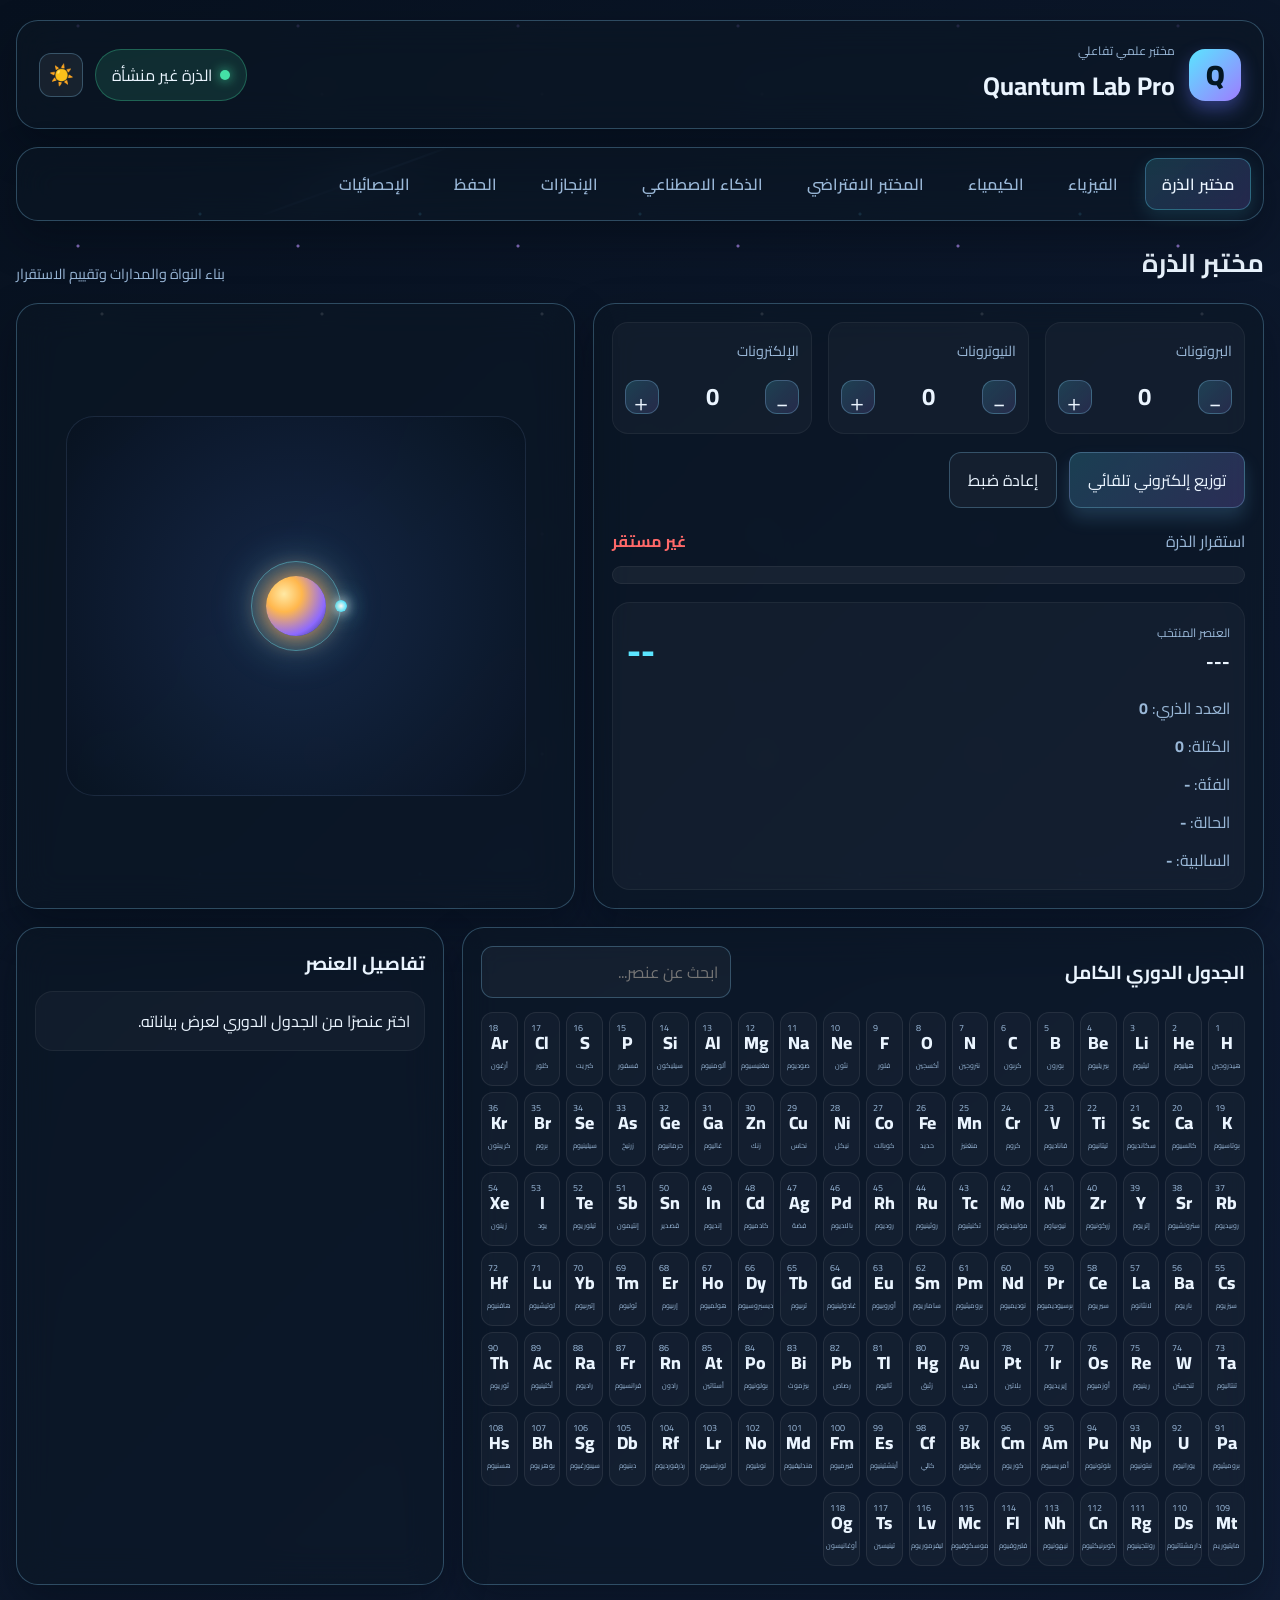
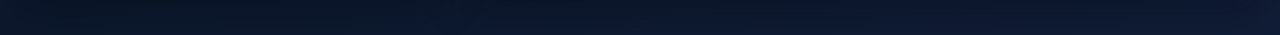
==== index.html @ 2e01a5e7 "Add files via upload" ====
<!DOCTYPE html>
<html lang="ar" dir="rtl">
  <head>
    <meta charset="UTF-8" />
    <meta name="viewport" content="width=device-width, initial-scale=1.0" />
    <title>Quantum Lab Pro</title>
    <link rel="preconnect" href="https://fonts.googleapis.com" />
    <link rel="preconnect" href="https://fonts.gstatic.com" crossorigin />
    <link href="https://fonts.googleapis.com/css2?family=Cairo:wght@400;500;600;700;800;900&display=swap" rel="stylesheet" />
    <link rel="stylesheet" href="style.css" />
  </head>
  <body class="theme-dark">
    <div class="space-bg" aria-hidden="true">
      <div class="stars"></div>
      <div class="comets"></div>
    </div>

    <div class="app-shell">
      <header class="topbar glass-panel">
        <div class="brand-group">
          <div class="brand-mark">Q</div>
          <div>
            <p class="eyebrow">مختبر علمي تفاعلي</p>
            <h1>Quantum Lab Pro</h1>
          </div>
        </div>

        <div class="header-actions">
          <div class="status-pill">
            <span class="status-dot"></span>
            <span id="systemStatus">النظام مستقر</span>
          </div>
          <button id="themeToggle" class="icon-button" aria-label="تبديل الوضع">☀️</button>
        </div>
      </header>

      <nav class="main-tabs glass-panel" aria-label="قسمات المختبر">
        <button class="tab-btn active" data-target="atomic-lab">مختبر الذرة</button>
        <button class="tab-btn" data-target="physics-lab">الفيزياء</button>
        <button class="tab-btn" data-target="chemistry-lab">الكيمياء</button>
        <button class="tab-btn" data-target="experiments-lab">المختبر الافتراضي</button>
        <button class="tab-btn" data-target="ai-lab">الذكاء الاصطناعي</button>
        <button class="tab-btn" data-target="achievements-lab">الإنجازات</button>
        <button class="tab-btn" data-target="storage-lab">الحفظ</button>
        <button class="tab-btn" data-target="stats-lab">الإحصائيات</button>
      </nav>

      <main class="content-area">
        <section id="atomic-lab" class="tab-panel active">
          <div class="section-header">
            <h2>مختبر الذرة</h2>
            <p>بناء النواة والمدارات وتقييم الاستقرار</p>
          </div>

          <div class="atomic-grid">
            <div class="panel glass-panel atom-builder">
              <div class="builder-row">
                <div class="numeric-control">
                  <span>البروتونات</span>
                  <div class="step-controls">
                    <button data-action="dec-protons">−</button>
                    <strong id="protonCount">0</strong>
                    <button data-action="inc-protons">＋</button>
                  </div>
                </div>

                <div class="numeric-control">
                  <span>النيوترونات</span>
                  <div class="step-controls">
                    <button data-action="dec-neutrons">−</button>
                    <strong id="neutronCount">0</strong>
                    <button data-action="inc-neutrons">＋</button>
                  </div>
                </div>

                <div class="numeric-control">
                  <span>الإلكترونات</span>
                  <div class="step-controls">
                    <button data-action="dec-electrons">−</button>
                    <strong id="electronCount">0</strong>
                    <button data-action="inc-electrons">＋</button>
                  </div>
                </div>
              </div>

              <div class="cta-row">
                <button id="autoDistributeBtn" class="primary-btn">توزيع إلكتروني تلقائي</button>
                <button id="resetAtomBtn" class="secondary-btn">إعادة ضبط</button>
              </div>

              <div class="stability-card">
                <div class="stability-labels">
                  <span>استقرار الذرة</span>
                  <strong id="stabilityLabel">غير محددة</strong>
                </div>
                <div class="stability-bar">
                  <div id="stabilityBar" class="stability-fill"></div>
                </div>
              </div>

              <div class="element-summary" id="elementSummary">
                <div class="summary-top">
                  <div>
                    <p class="small-label">العنصر المنتخب</p>
                    <h3 id="selectedElementName">---</h3>
                  </div>
                  <span id="selectedElementSymbol" class="element-symbol">--</span>
                </div>
                <ul>
                  <li>العدد الذري: <strong id="selectedAtomicNumber">0</strong></li>
                  <li>الكتلة: <strong id="selectedAtomicMass">0</strong></li>
                  <li>الفئة: <strong id="selectedCategory">-</strong></li>
                  <li>الحالة: <strong id="selectedState">-</strong></li>
                  <li>السالبية: <strong id="selectedElectronegativity">-</strong></li>
                </ul>
              </div>
            </div>

            <div class="panel glass-panel atom-visual-panel">
              <div id="atomViewport" class="atom-viewport">
                <div id="nucleusGlow" class="nucleus-glow"></div>
                <div id="nucleus" class="nucleus"></div>
                <div id="orbitLayer" class="orbit-layer"></div>
                <div id="shockwave" class="shockwave" aria-hidden="true"></div>
                <div id="mushroomCloud" class="mushroom-cloud" aria-hidden="true"></div>
              </div>
            </div>
          </div>

          <div class="lower-grid">
            <div class="panel glass-panel periodic-panel">
              <div class="panel-title-row">
                <h3>الجدول الدوري الكامل</h3>
                <input id="elementSearch" type="text" placeholder="ابحث عن عنصر..." />
              </div>
              <div id="periodicTable" class="periodic-table"></div>
            </div>

            <div class="panel glass-panel selected-element-panel">
              <h3>تفاصيل العنصر</h3>
              <div id="selectedElementDetails" class="selected-element-data">
                <p>اختر عنصرًا من الجدول الدوري لعرض بياناته.</p>
              </div>
            </div>
          </div>
        </section>

        <section id="physics-lab" class="tab-panel">
          <div class="section-header">
            <h2>الفيزياء</h2>
            <p>محاكاة الجاذبية والطاقة والكهرباء والمغناطيسية</p>
          </div>

          <div class="physics-grid">
            <div class="panel glass-panel">
              <h3>الجاذبية</h3>
              <input id="gravityRange" type="range" min="1" max="25" step="0.1" value="9.8" />
              <div class="metric-row">
                <span>قيمة الجاذبية</span>
                <strong id="gravityValue">9.8 m/s²</strong>
              </div>
              <div id="gravityVisualization" class="gravity-visualization"></div>
            </div>

            <div class="panel glass-panel">
              <h3>الطاقة</h3>
              <div class="energy-grid">
                <div class="mini-stat">
                  <span>حركية</span>
                  <strong id="kineticEnergy">0 J</strong>
                </div>
                <div class="mini-stat">
                  <span>وضع</span>
                  <strong id="potentialEnergy">0 J</strong>
                </div>
                <div class="mini-stat">
                  <span>حرارية</span>
                  <strong id="thermalEnergy">0 J</strong>
                </div>
              </div>
            </div>

            <div class="panel glass-panel">
              <h3>الكهرباء</h3>
              <label>الجهد (V)<input id="voltageInput" type="number" value="12" /></label>
              <label>المقاومة (Ω)<input id="resistanceInput" type="number" value="4" /></label>
              <label>التيار (A)<input id="currentInput" type="number" value="3" /></label>
              <button id="calculateElectricityBtn" class="primary-btn">حساب</button>
              <div class="result-box" id="electricityResult">الشحنة: 0 C</div>
            </div>

            <div class="panel glass-panel">
              <h3>المغناطيسية</h3>
              <input id="magnetRange" type="range" min="0" max="100" value="55" />
              <div id="magneticField" class="magnetic-field"></div>
              <div class="metric-row">
                <span>قوة المجال</span>
                <strong id="magnetValue">55%</strong>
              </div>
            </div>
          </div>
        </section>

        <section id="chemistry-lab" class="tab-panel">
          <div class="section-header">
            <h2>الكيمياء</h2>
            <p>الروابط والجزيئات والتفاعلات</p>
          </div>

          <div class="chemistry-grid">
            <div class="panel glass-panel">
              <h3>أنواع الروابط</h3>
              <div class="bond-type-group">
                <button class="bond-btn active" data-bond="ionic">أيونية</button>
                <button class="bond-btn" data-bond="covalent">تساهمية</button>
                <button class="bond-btn" data-bond="metallic">فلزية</button>
              </div>
              <div id="bondInfo" class="bond-info">
                الروابط الأيونية تنتج عن انتقال الإلكترونات بين الذرات.
              </div>
            </div>

            <div class="panel glass-panel">
              <h3>بناء الجزيئات</h3>
              <div class="molecule-picker">
                <button class="molecule-btn active" data-molecule="H2O">H₂O</button>
                <button class="molecule-btn" data-molecule="CO2">CO₂</button>
                <button class="molecule-btn" data-molecule="NH3">NH₃</button>
                <button class="molecule-btn" data-molecule="CH4">CH₄</button>
              </div>
              <div id="moleculeScene" class="molecule-scene"></div>
            </div>

            <div class="panel glass-panel">
              <h3>التفاعلات الكيميائية</h3>
              <div class="reaction-controls">
                <select id="reactionSelect">
                  <option value="H2O">H₂ + O → H₂O</option>
                  <option value="NaCl">Na + Cl → NaCl</option>
                  <option value="CO2">C + O₂ → CO₂</option>
                  <option value="CH4">CH₄ + O₂ → CO₂ + H₂O</option>
                </select>
                <button id="runReactionBtn" class="primary-btn">بدء التفاعل</button>
              </div>
              <div id="reactionResult" class="result-box">انتظر التفاعل...</div>
            </div>
          </div>
        </section>

        <section id="experiments-lab" class="tab-panel">
          <div class="section-header">
            <h2>المختبر الافتراضي</h2>
            <p>تجارب كيميائية ومحاكاة تفاعلات علمية</p>
          </div>

          <div class="experiment-grid">
            <button class="experiment-card" data-experiment="water">
              <span>تجربة الماء</span>
              <strong>H₂ + O → H₂O</strong>
            </button>
            <button class="experiment-card" data-experiment="salt">
              <span>تجربة الملح</span>
              <strong>Na + Cl</strong>
            </button>
            <button class="experiment-card" data-experiment="co2">
              <span>تجربة ثاني أكسيد الكربون</span>
              <strong>C + O₂</strong>
            </button>
            <button class="experiment-card" data-experiment="combustion">
              <span>تجربة الاحتراق</span>
              <strong>CH₄ + O₂</strong>
            </button>
          </div>

          <div id="experimentLog" class="experiment-log glass-panel">
            حدد تجربة لبدء المحاكاة...
          </div>
        </section>

        <section id="ai-lab" class="tab-panel">
          <div class="section-header">
            <h2>المساعد الذكي</h2>
            <p>شرح العناصر والتفاعلات واستقرار الذرة</p>
          </div>

          <div class="ai-panel glass-panel">
            <div id="aiChat" class="ai-chat"></div>
            <div class="ai-input-row">
              <input id="aiInput" type="text" placeholder="اسأل عن عنصر أو تفاعل أو استقرار..." />
              <button id="askAiBtn" class="primary-btn">إرسال</button>
            </div>
            <div class="ai-actions">
              <button class="ai-preset" data-prompt="اشرح هذا العنصر">اشرح العنصر</button>
              <button class="ai-preset" data-prompt="اشرح هذا التفاعل">اشرح التفاعل</button>
              <button class="ai-preset" data-prompt="لماذا هذه الذرة غير مستقرة؟">سبب عدم الاستقرار</button>
            </div>
          </div>
        </section>

        <section id="achievements-lab" class="tab-panel">
          <div class="section-header">
            <h2>نظام الإنجازات</h2>
            <p>تتبع تقدمك العلمي</p>
          </div>
          <div id="achievementsList" class="achievement-list"></div>
        </section>

        <section id="storage-lab" class="tab-panel">
          <div class="section-header">
            <h2>نظام الحفظ</h2>
            <p>احفظ التجارب والذرات والجزيئات محليًا</p>
          </div>

          <div class="storage-actions">
            <button id="saveStateBtn" class="primary-btn">حفظ الحالة</button>
            <button id="loadStateBtn" class="secondary-btn">تحميل الحالة</button>
            <button id="clearStateBtn" class="danger-btn">مسح التخزين</button>
          </div>

          <div id="storageStatus" class="glass-panel storage-status">
            لا توجد بيانات محفوظة بعد.
          </div>
        </section>

        <section id="stats-lab" class="tab-panel">
          <div class="section-header">
            <h2>الإحصائيات</h2>
            <p>ملخص الأداء العلمي</p>
          </div>

          <div class="stats-grid">
            <div class="stat-card glass-panel">
              <span>عدد الذرات المنشأة</span>
              <strong id="statsAtoms">0</strong>
            </div>
            <div class="stat-card glass-panel">
              <span>عدد الجزيئات</span>
              <strong id="statsMolecules">0</strong>
            </div>
            <div class="stat-card glass-panel">
              <span>عدد التفاعلات</span>
              <strong id="statsReactions">0</strong>
            </div>
            <div class="stat-card glass-panel">
              <span>عدد الانفجارات</span>
              <strong id="statsExplosions">0</strong>
            </div>
            <div class="stat-card glass-panel wide">
              <span>الطاقة المنتجة</span>
              <strong id="statsEnergy">0 J</strong>
            </div>
          </div>
        </section>
      </main>
    </div>

    <script src="elements.js"></script>
    <script src="physics.js"></script>
    <script src="chemistry.js"></script>
    <script src="achievements.js"></script>
    <script src="storage.js"></script>
    <script src="sounds.js"></script>
    <script src="app.js"></script>
  </body>
</html>
---- style.css ----
:root {
  --bg-1: #07111f;
  --bg-2: #101d36;
  --panel: rgba(13, 23, 38, 0.52);
  --panel-strong: rgba(14, 22, 38, 0.8);
  --border: rgba(142, 215, 255, 0.28);
  --text: #ebf5ff;
  --muted: #9ab8d8;
  --cyan: #5ae5ff;
  --blue: #6ea8ff;
  --purple: #9e7cff;
  --pink: #ff67d4;
  --green: #44e1a6;
  --yellow: #ffd166;
  --red: #ff6969;
  --shadow: 0 18px 40px rgba(2, 9, 17, 0.38);
  --orbit-size: 120px;
}

body.theme-light {
  --bg-1: #edf5ff;
  --bg-2: #dbeafc;
  --panel: rgba(255, 255, 255, 0.56);
  --panel-strong: rgba(255, 255, 255, 0.76);
  --border: rgba(82, 118, 175, 0.2);
  --text: #15263b;
  --muted: #5c6f87;
  --cyan: #0ea5e9;
  --blue: #497fe8;
  --purple: #7c6af8;
  --pink: #e15ec9;
  --green: #1bbd8a;
  --yellow: #f5b942;
  --red: #ee5b5b;
  --shadow: 0 18px 40px rgba(85, 109, 146, 0.18);
}

* {
  box-sizing: border-box;
}

html {
  scroll-behavior: smooth;
}

body {
  margin: 0;
  font-family: "Cairo", sans-serif;
  background: linear-gradient(135deg, var(--bg-1), var(--bg-2));
  color: var(--text);
  min-height: 100vh;
  transition: background 0.25s ease, color 0.25s ease;
}

body.nuclear-shake {
  animation: screenShake 0.55s ease-in-out 2;
}

button,
input,
select {
  font: inherit;
}

button {
  cursor: pointer;
  border: none;
}

.space-bg {
  position: fixed;
  inset: 0;
  overflow: hidden;
  pointer-events: none;
  z-index: 0;
}

.stars,
.comets {
  position: absolute;
  inset: 0;
}

.stars::before {
  content: "";
  position: absolute;
  inset: 0;
  background-image:
    radial-gradient(circle, rgba(255,255,255,0.95) 1px, transparent 2px),
    radial-gradient(circle, rgba(94, 212, 255, 0.8) 1px, transparent 2px),
    radial-gradient(circle, rgba(186, 146, 255, 0.8) 1px, transparent 2px);
  background-position: 20% 30%, 50% 80%, 80% 20%;
  background-size: 220px 220px;
  opacity: 0.9;
  animation: twinkle 8s linear infinite alternate;
}

.comets::before {
  content: "";
  position: absolute;
  width: 200px;
  height: 2px;
  background: linear-gradient(90deg, transparent, rgba(121, 197, 255, 0.9), transparent);
  transform: rotate(-20deg);
  left: 20%;
  top: 20%;
  opacity: 0.8;
  animation: cometMove 18s linear infinite;
}

.app-shell {
  position: relative;
  z-index: 1;
  max-width: 1500px;
  margin: 0 auto;
  padding: 20px 16px 50px;
}

.glass-panel {
  background: var(--panel);
  border: 1px solid var(--border);
  backdrop-filter: blur(18px);
  -webkit-backdrop-filter: blur(18px);
  box-shadow: var(--shadow);
  border-radius: 22px;
}

.topbar {
  display: flex;
  align-items: center;
  justify-content: space-between;
  padding: 18px 22px;
  margin-bottom: 18px;
}

.brand-group {
  display: flex;
  align-items: center;
  gap: 14px;
}

.brand-mark {
  width: 52px;
  height: 52px;
  display: grid;
  place-items: center;
  border-radius: 16px;
  background: linear-gradient(135deg, var(--cyan), var(--purple));
  color: #031623;
  font-weight: 900;
  font-size: 28px;
  box-shadow: 0 8px 18px rgba(105, 117, 255, 0.4);
}

.eyebrow {
  margin: 0;
  font-size: 12px;
  color: var(--muted);
}

h1, h2, h3, p {
  margin: 0;
}

h1 {
  font-size: clamp(1.5rem, 2vw, 2.4rem);
}

.header-actions {
  display: flex;
  align-items: center;
  gap: 12px;
}

.status-pill {
  display: inline-flex;
  align-items: center;
  gap: 8px;
  background: rgba(68, 225, 166, 0.12);
  border: 1px solid rgba(68, 225, 166, 0.3);
  border-radius: 999px;
  padding: 10px 16px;
  color: var(--text);
}

.status-dot {
  width: 10px;
  height: 10px;
  border-radius: 50%;
  background: var(--green);
  box-shadow: 0 0 12px rgba(68, 225, 166, 0.9);
}

.icon-button,
.primary-btn,
.secondary-btn,
.danger-btn,
.bond-btn,
.molecule-btn,
.experiment-card,
.ai-preset,
.tab-btn,
.step-controls button {
  border-radius: 12px;
  transition: transform 0.2s ease, box-shadow 0.2s ease, border-color 0.2s ease;
}

.icon-button {
  width: 44px;
  height: 44px;
  font-size: 20px;
  background: rgba(255,255,255,0.06);
  border: 1px solid var(--border);
  color: var(--text);
}

.icon-button:hover,
.primary-btn:hover,
.secondary-btn:hover,
.danger-btn:hover,
.bond-btn:hover,
.molecule-btn:hover,
.experiment-card:hover,
.ai-preset:hover,
.tab-btn:hover,
.step-controls button:hover {
  transform: translateY(-1px);
}

.main-tabs {
  display: flex;
  align-items: center;
  gap: 10px;
  flex-wrap: wrap;
  padding: 10px 12px;
  margin-bottom: 18px;
}

.tab-btn {
  background: transparent;
  color: var(--muted);
  padding: 10px 16px;
  border: 1px solid transparent;
  font-weight: 600;
}

.tab-btn.active {
  background: linear-gradient(135deg, rgba(90,229,255,0.16), rgba(158,124,255,0.18));
  color: var(--text);
  border-color: rgba(90,229,255,0.3);
  box-shadow: 0 6px 18px rgba(90,229,255,0.13);
}

.content-area {
  display: block;
}

.tab-panel {
  display: none;
  animation: fadeIn 0.25s ease;
}

.tab-panel.active {
  display: block;
}

.section-header {
  display: flex;
  align-items: end;
  justify-content: space-between;
  gap: 10px;
  margin: 8px 0 16px;
}

.section-header h2 {
  font-size: clamp(1.4rem, 2vw, 2rem);
}

.section-header p {
  color: var(--muted);
  font-size: 0.9rem;
}

.atomic-grid,
.lower-grid,
.physics-grid,
.chemistry-grid,
.experiment-grid,
.stats-grid {
  display: grid;
  gap: 18px;
}

.atomic-grid {
  grid-template-columns: 1.2fr 1fr;
}

.lower-grid {
  grid-template-columns: 1.5fr 0.8fr;
  margin-top: 18px;
}

.panel {
  padding: 18px;
}

.atom-builder {
  display: flex;
  flex-direction: column;
  gap: 18px;
}

.builder-row {
  display: grid;
  grid-template-columns: repeat(3, minmax(120px, 1fr));
  gap: 16px;
}

.numeric-control {
  display: flex;
  flex-direction: column;
  gap: 10px;
  background: rgba(255,255,255,0.03);
  border-radius: 16px;
  padding: 14px 12px;
  border: 1px solid rgba(255,255,255,0.05);
}

.numeric-control span {
  color: var(--muted);
  font-size: 0.9rem;
}

.step-controls {
  display: flex;
  align-items: center;
  justify-content: space-between;
  gap: 8px;
}

.step-controls button {
  width: 34px;
  height: 34px;
  background: linear-gradient(135deg, rgba(90,229,255,0.18), rgba(158,124,255,0.14));
  color: var(--text);
  font-size: 22px;
  border: 1px solid var(--border);
}

.step-controls strong {
  font-size: 1.5rem;
}

.cta-row,
.storage-actions,
.ai-actions,
.reaction-controls {
  display: flex;
  gap: 12px;
  flex-wrap: wrap;
}

.primary-btn,
.secondary-btn,
.danger-btn,
.ai-preset,
.bond-btn,
.molecule-btn,
.experiment-card {
  padding: 12px 18px;
  color: var(--text);
  border: 1px solid var(--border);
}

.primary-btn {
  background: linear-gradient(135deg, rgba(90,229,255,0.2), rgba(158,124,255,0.22));
  box-shadow: 0 10px 18px rgba(112, 201, 255, 0.18);
}

.secondary-btn {
  background: rgba(255,255,255,0.04);
}

.danger-btn {
  background: rgba(255, 105, 105, 0.15);
  border-color: rgba(255, 105, 105, 0.25);
}

.stability-card {
  display: flex;
  flex-direction: column;
  gap: 10px;
}

.stability-labels {
  display: flex;
  justify-content: space-between;
  align-items: center;
  color: var(--muted);
}

.stability-bar {
  width: 100%;
  height: 18px;
  border-radius: 999px;
  background: rgba(255,255,255,0.05);
  overflow: hidden;
  border: 1px solid rgba(255,255,255,0.06);
}

.stability-fill {
  height: 100%;
  width: 0;
  transition: width 0.3s ease, background 0.3s ease;
  background: linear-gradient(90deg, var(--red), var(--yellow), var(--green));
}

.element-summary {
  background: rgba(255,255,255,0.03);
  border: 1px solid rgba(255,255,255,0.05);
  border-radius: 18px;
  padding: 14px;
}

.summary-top {
  display: flex;
  justify-content: space-between;
  align-items: center;
  margin-bottom: 10px;
}

.small-label {
  color: var(--muted);
  font-size: 0.75rem;
}

.element-symbol {
  font-size: 2.2rem;
  font-weight: 800;
  color: var(--cyan);
}

.element-summary ul {
  list-style: none;
  padding: 0;
  margin: 0;
  display: grid;
  gap: 8px;
  color: var(--muted);
}

.atom-visual-panel {
  min-height: 420px;
  display: flex;
  align-items: center;
  justify-content: center;
}

.atom-viewport {
  position: relative;
  width: min(100%, 460px);
  height: 380px;
  border-radius: 28px;
  background: radial-gradient(circle at center, rgba(89, 143, 255, 0.16), rgba(5, 12, 21, 0.2));
  overflow: hidden;
  border: 1px solid rgba(148,189,255,0.12);
}

.nucleus-glow {
  position: absolute;
  inset: 50% auto auto 50%;
  width: 110px;
  height: 110px;
  transform: translate(-50%, -50%);
  border-radius: 50%;
  background: radial-gradient(circle, rgba(255,214,109,0.7), rgba(107,216,255,0.3), transparent 72%);
  filter: blur(18px);
  animation: nucleusPulse 2.6s ease-in-out infinite;
}

.nucleus {
  position: absolute;
  left: 50%;
  top: 50%;
  width: 60px;
  height: 60px;
  transform: translate(-50%, -50%);
  border-radius: 50%;
  background: radial-gradient(circle at 30% 30%, #ffe9a4, #ffb74d 30%, #8d69ff 70%, #1a2c55 100%);
  box-shadow: 0 0 26px rgba(255, 166, 85, 0.9);
  z-index: 3;
}

.orbit-layer {
  position: absolute;
  inset: 0;
}

.orbit-ring {
  position: absolute;
  left: 50%;
  top: 50%;
  width: var(--orbit-size);
  height: var(--orbit-size);
  transform: translate(-50%, -50%);
  border: 1px solid rgba(90, 229, 255, 0.45);
  border-radius: 50%;
  animation: orbitSpin var(--spin-speed, 10s) linear infinite;
  box-shadow: inset 0 0 18px rgba(90,229,255,0.14);
}

.electron {
  position: absolute;
  width: 12px;
  height: 12px;
  border-radius: 50%;
  background: radial-gradient(circle, #ffffff, var(--electron-color, var(--cyan)) 60%);
  box-shadow: 0 0 12px rgba(255,255,255,0.9), 0 0 22px var(--electron-color, var(--cyan));
  left: 50%;
  top: 50%;
  transform: translate(-50%, -50%) rotate(var(--angle)) translateX(var(--radius));
}

.shockwave {
  position: absolute;
  inset: 50% auto auto 50%;
  width: 70px;
  height: 70px;
  transform: translate(-50%, -50%);
  border: 3px solid rgba(255, 90, 90, 0.8);
  border-radius: 50%;
  opacity: 0;
  pointer-events: none;
}

.shockwave.active {
  animation: shockwave 0.9s ease-out forwards;
}

.mushroom-cloud {
  position: absolute;
  left: 50%;
  bottom: 8%;
  width: 210px;
  height: 160px;
  transform: translateX(-50%) scale(0.3);
  opacity: 0;
  border-radius: 50% 50% 0 0;
  background: radial-gradient(circle at 50% 30%, rgba(255,255,255,0.64), rgba(255, 198, 108, 0.18), rgba(255, 94, 94, 0.08));
  filter: blur(8px);
  pointer-events: none;
}

.mushroom-cloud.active {
  animation: mushroomRise 1.6s ease-out forwards;
}

.panel-title-row {
  display: flex;
  align-items: center;
  justify-content: space-between;
  gap: 12px;
  margin-bottom: 14px;
}

.panel-title-row input {
  flex: 1;
  max-width: 250px;
  background: rgba(255,255,255,0.04);
  border: 1px solid var(--border);
  border-radius: 12px;
  padding: 10px 12px;
  color: var(--text);
}

.periodic-table {
  display: grid;
  grid-template-columns: repeat(18, minmax(36px, 1fr));
  gap: 6px;
}

.element-card {
  display: flex;
  flex-direction: column;
  justify-content: center;
  align-items: center;
  min-height: 74px;
  border-radius: 12px;
  background: rgba(255,255,255,0.03);
  border: 1px solid rgba(255,255,255,0.08);
  color: var(--text);
  position: relative;
  padding: 6px 2px;
  text-align: center;
}

.element-card .num {
  font-size: 9px;
  color: var(--muted);
  position: absolute;
  top: 6px;
  left: 6px;
}

.element-card .symbol {
  font-weight: 800;
  font-size: 1.1rem;
}

.element-card .name {
  font-size: 7px;
  color: var(--muted);
}

.element-card.selected {
  background: linear-gradient(135deg, rgba(90,229,255,0.16), rgba(158,124,255,0.14));
  border-color: rgba(90,229,255,0.4);
  box-shadow: 0 0 0 1px rgba(90,229,255,0.2);
}

.selected-element-panel {
  min-height: 200px;
}

.selected-element-data {
  margin-top: 10px;
  background: rgba(255,255,255,0.03);
  border: 1px solid rgba(255,255,255,0.05);
  border-radius: 18px;
  padding: 14px;
  display: grid;
  gap: 10px;
}

.selected-element-data .feature {
  display: flex;
  justify-content: space-between;
  gap: 12px;
  color: var(--muted);
  border-bottom: 1px solid rgba(255,255,255,0.04);
  padding-bottom: 6px;
}

.physics-grid,
.chemistry-grid {
  grid-template-columns: repeat(2, minmax(250px, 1fr));
}

input[type="range"] {
  width: 100%;
}

.metric-row,
.mini-stat,
.result-box,
.bond-info,
.experiment-log,
.storage-status {
  background: rgba(255,255,255,0.04);
  border: 1px solid rgba(255,255,255,0.04);
  border-radius: 14px;
  padding: 12px 14px;
}

.metric-row {
  display: flex;
  justify-content: space-between;
  margin: 12px 0;
}

.gravity-visualization {
  position: relative;
  height: 120px;
  margin-top: 16px;
  border-radius: 18px;
  overflow: hidden;
  background: radial-gradient(circle at center, rgba(90, 229, 255, 0.1), rgba(14, 20, 31, 0.40));
}

.gravity-orbiter {
  position: absolute;
  width: 16px;
  height: 16px;
  border-radius: 50%;
  background: linear-gradient(130deg, var(--cyan), var(--purple));
  left: 50%;
  top: 50%;
  transform: translate(-50%, -50%);
  box-shadow: 0 0 12px rgba(94, 180, 255, 0.8);
}

.energy-grid {
  display: grid;
  grid-template-columns: repeat(3, minmax(90px, 1fr));
  gap: 12px;
  margin-top: 14px;
}

.mini-stat {
  text-align: center;
}

.mini-stat span {
  display: block;
  color: var(--muted);
  margin-bottom: 6px;
}

label {
  display: flex;
  flex-direction: column;
  gap: 8px;
  margin-bottom: 12px;
  color: var(--muted);
}

label input,
select {
  background: rgba(255,255,255,0.04);
  border: 1px solid var(--border);
  color: var(--text);
  border-radius: 12px;
  padding: 10px 12px;
}

.bond-type-group,
.molecule-picker {
  display: flex;
  flex-wrap: wrap;
  gap: 10px;
  margin-bottom: 12px;
}

.bond-btn,
.molecule-btn {
  background: rgba(255,255,255,0.03);
}

.bond-btn.active,
.molecule-btn.active {
  background: linear-gradient(135deg, rgba(90,229,255,0.18), rgba(158,124,255,0.18));
  border-color: rgba(90,229,255,0.36);
}

.molecule-scene {
  position: relative;
  min-height: 220px;
  display: flex;
  align-items: center;
  justify-content: center;
  margin-top: 14px;
  perspective: 1000px;
}

.molecule-object {
  position: relative;
  width: 220px;
  height: 220px;
  transform-style: preserve-3d;
  transform: rotateX(60deg) rotateZ(18deg);
}

.molecule-atom {
  position: absolute;
  width: 42px;
  height: 42px;
  border-radius: 50%;
  display: grid;
  place-items: center;
  color: white;
  font-weight: 800;
  box-shadow: 0 0 22px rgba(255,255,255,0.18);
}

.molecule-bond {
  position: absolute;
  height: 2px;
  background: linear-gradient(90deg, rgba(90,229,255,0.5), rgba(255,255,255,0.6), rgba(158,124,255,0.5));
  transform-origin: left center;
  border-radius: 999px;
  box-shadow: 0 0 10px rgba(90,229,255,0.3);
}

.reaction-controls {
  margin-bottom: 14px;
}

.result-box {
  min-height: 80px;
  display: flex;
  align-items: center;
  justify-content: center;
  text-align: center;
  color: var(--text);
}

.experiment-grid {
  grid-template-columns: repeat(4, minmax(200px, 1fr));
  margin-bottom: 18px;
}

.experiment-card {
  background: linear-gradient(135deg, rgba(90,229,255,0.12), rgba(158,124,255,0.1));
  min-height: 120px;
  display: flex;
  flex-direction: column;
  justify-content: center;
  align-items: flex-start;
  gap: 10px;
  text-align: right;
}

.experiment-log {
  min-height: 120px;
  line-height: 1.8;
}

.ai-panel {
  padding: 18px;
}

.ai-chat {
  display: flex;
  flex-direction: column;
  gap: 12px;
  min-height: 240px;
  max-height: 360px;
  overflow: auto;
  margin-bottom: 14px;
  padding: 12px;
  border-radius: 16px;
  background: rgba(255,255,255,0.02);
  border: 1px solid rgba(255,255,255,0.04);
}

.chat-bubble {
  max-width: 75%;
  padding: 12px 14px;
  border-radius: 18px;
  line-height: 1.7;
}

.chat-bubble.user {
  margin-inline-start: auto;
  background: linear-gradient(135deg, rgba(90,229,255,0.16), rgba(158,124,255,0.18));
}

.chat-bubble.ai {
  margin-inline-end: auto;
  background: rgba(255,255,255,0.04);
}

.ai-input-row {
  display: flex;
  gap: 12px;
  margin-bottom: 12px;
}

.ai-input-row input {
  flex: 1;
  background: rgba(255,255,255,0.04);
  border: 1px solid var(--border);
  border-radius: 12px;
  padding: 12px 14px;
  color: var(--text);
}

.ai-preset {
  background: rgba(255,255,255,0.04);
}

.achievement-list {
  display: grid;
  grid-template-columns: repeat(auto-fit, minmax(220px, 1fr));
  gap: 14px;
}

.achievement-item {
  padding: 18px;
  border-radius: 18px;
  border: 1px solid rgba(255,255,255,0.05);
  background: rgba(255,255,255,0.03);
  opacity: 0.55;
  transition: opacity 0.2s ease, transform 0.2s ease;
}

.achievement-item.unlocked {
  opacity: 1;
  background: linear-gradient(135deg, rgba(68,225,166,0.1), rgba(90,229,255,0.12));
  border-color: rgba(68,225,166,0.28);
}

.achievement-item h4 {
  margin-bottom: 6px;
}

.storage-actions {
  margin-bottom: 18px;
}

.storage-status {
  min-height: 120px;
  display: flex;
  align-items: center;
  justify-content: center;
  text-align: center;
  color: var(--muted);
}

.stats-grid {
  grid-template-columns: repeat(5, minmax(150px, 1fr));
}

.stat-card {
  min-height: 120px;
  display: flex;
  flex-direction: column;
  justify-content: center;
  align-items: center;
  gap: 10px;
  text-align: center;
  padding: 18px 12px;
}

.stat-card span {
  color: var(--muted);
}

.stat-card strong {
  font-size: clamp(1.5rem, 2vw, 2.2rem);
}

.stat-card.wide {
  grid-column: span 2;
}

.magnetic-field {
  position: relative;
  height: 140px;
  border-radius: 18px;
  background: radial-gradient(circle at center, rgba(121, 190, 255, 0.12), rgba(16, 22, 33, 0.4));
  overflow: hidden;
  margin-top: 18px;
}

.field-line {
  position: absolute;
  width: 100%;
  height: 2px;
  background: linear-gradient(90deg, transparent, rgba(90, 229, 255, 0.8), transparent);
  transform: rotate(var(--angle));
  animation: fieldFlow 2.4s linear infinite;
}

@keyframes orbitSpin {
  from { transform: translate(-50%, -50%) rotate(0deg); }
  to { transform: translate(-50%, -50%) rotate(360deg); }
}

@keyframes nucleusPulse {
  0%, 100% { transform: translate(-50%, -50%) scale(0.96); opacity: 0.8; }
  50% { transform: translate(-50%, -50%) scale(1.08); opacity: 1; }
}

@keyframes shockwave {
  0% { opacity: 1; width: 40px; height: 40px; }
  100% { opacity: 0; width: 340px; height: 340px; }
}

@keyframes mushroomRise {
  0% { opacity: 0; transform: translateX(-50%) scale(0.2); }
  20% { opacity: 0.8; }
  100% { opacity: 0.35; transform: translateX(-50%) scale(1.2) translateY(-30px); }
}

@keyframes twinkle {
  from { opacity: 0.45; }
  to { opacity: 1; }
}

@keyframes cometMove {
  0% { transform: translateX(-120px) translateY(-30px) rotate(-18deg); opacity: 0; }
  20% { opacity: 1; }
  50% { transform: translateX(40px) translateY(20px) rotate(-18deg); opacity: 0.8; }
  100% { transform: translateX(205px) translateY(80px) rotate(-18deg); opacity: 0; }
}

@keyframes fieldFlow {
  0% { opacity: 0.2; transform: translateX(-20px) rotate(var(--angle)); }
  50% { opacity: 1; }
  100% { opacity: 0.2; transform: translateX(20px) rotate(var(--angle)); }
}

@keyframes fadeIn {
  from { opacity: 0; transform: translateY(8px); }
  to { opacity: 1; transform: translateY(0); }
}

@keyframes screenShake {
  0%, 100% { transform: translate(0, 0); }
  20% { transform: translate(-8px, 2px); }
  40% { transform: translate(8px, -4px); }
  60% { transform: translate(-6px, 5px); }
  80% { transform: translate(6px, -3px); }
}

@media (max-width: 1024px) {
  .atomic-grid,
  .lower-grid,
  .physics-grid,
  .chemistry-grid,
  .experiment-grid,
  .stats-grid {
    grid-template-columns: 1fr;
  }

  .stats-grid {
    grid-template-columns: repeat(2, minmax(150px, 1fr));
  }

  .stat-card.wide {
    grid-column: span 2;
  }
}

@media (max-width: 680px) {
  .main-tabs {
    justify-content: center;
  }

  .topbar,
  .section-header,
  .panel-title-row,
  .ai-input-row {
    flex-direction: column;
    align-items: stretch;
  }

  .builder-row,
  .energy-grid,
  .stats-grid {
    grid-template-columns: 1fr;
  }

  .experiment-grid {
    grid-template-columns: 1fr;
  }

  .atom-viewport {
    height: 310px;
  }
}
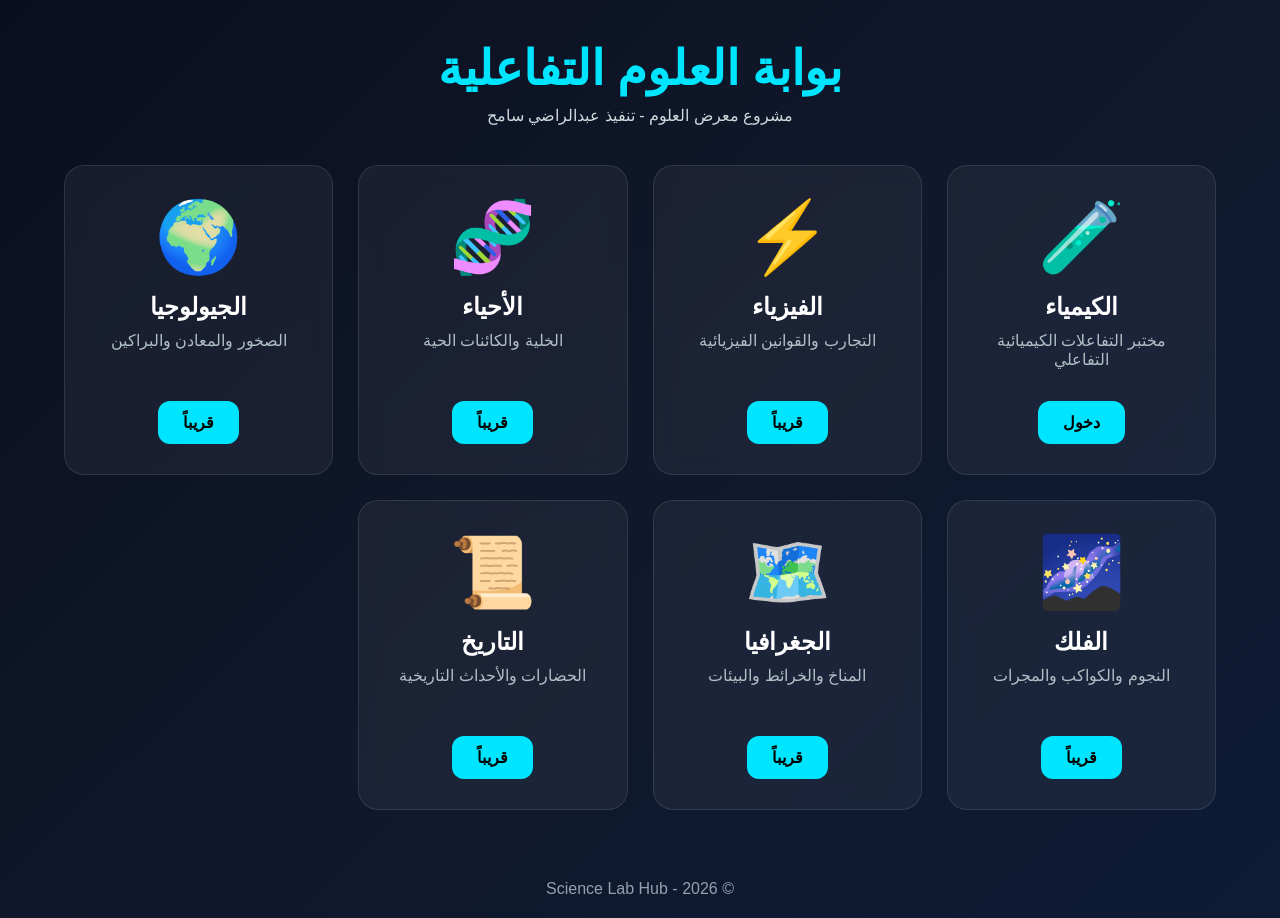
==== commit 5fdd5920: "Add files via upload" ====
--- a/index.html
+++ b/index.html
@@ -1,365 +1,190 @@
 <!DOCTYPE html>
 <html lang="ar" dir="rtl">
-  <head>
-    <meta charset="UTF-8" />
-    <meta name="viewport" content="width=device-width, initial-scale=1.0" />
-    <title>Quantum Lab Pro</title>
-    <link rel="preconnect" href="https://fonts.googleapis.com" />
-    <link rel="preconnect" href="https://fonts.gstatic.com" crossorigin />
-    <link href="https://fonts.googleapis.com/css2?family=Cairo:wght@400;500;600;700;800;900&display=swap" rel="stylesheet" />
-    <link rel="stylesheet" href="style.css" />
-  </head>
-  <body class="theme-dark">
-    <div class="space-bg" aria-hidden="true">
-      <div class="stars"></div>
-      <div class="comets"></div>
-    </div>
 
-    <div class="app-shell">
-      <header class="topbar glass-panel">
-        <div class="brand-group">
-          <div class="brand-mark">Q</div>
-          <div>
-            <p class="eyebrow">مختبر علمي تفاعلي</p>
-            <h1>Quantum Lab Pro</h1>
-          </div>
+<head>
+    <meta charset="UTF-8">
+    <meta name="viewport" content="width=device-width, initial-scale=1.0">
+    <title>بوابة العلوم التفاعلية</title>
+
+    <style>
+        * {
+            margin: 0;
+            padding: 0;
+            box-sizing: border-box;
+            font-family: Tahoma, sans-serif;
+        }
+
+        body {
+            background: linear-gradient(135deg, #0a0f1f, #10182b, #0d1b35);
+            min-height: 100vh;
+            color: white;
+        }
+
+        header {
+            text-align: center;
+            padding: 40px 20px;
+        }
+
+        header h1 {
+            font-size: 3rem;
+            color: #00e5ff;
+        }
+
+        header p {
+            color: #cfd8dc;
+            margin-top: 10px;
+        }
+
+        .subjects {
+            width: 90%;
+            margin: auto;
+            display: grid;
+            grid-template-columns: repeat(auto-fit, minmax(250px, 1fr));
+            gap: 25px;
+            padding-bottom: 50px;
+        }
+
+        .card {
+            background: rgba(255, 255, 255, .05);
+            backdrop-filter: blur(10px);
+            border: 1px solid rgba(255, 255, 255, .1);
+            border-radius: 20px;
+            padding: 30px;
+            text-align: center;
+            transition: .4s;
+        }
+
+        .card:hover {
+            transform: translateY(-10px) scale(1.03);
+            box-shadow: 0 0 20px rgba(0, 229, 255, .4);
+        }
+
+        .icon {
+            font-size: 70px;
+            margin-bottom: 15px;
+        }
+
+        .card h2 {
+            margin-bottom: 10px;
+        }
+
+        .card p {
+            color: #b0bec5;
+            min-height: 50px;
+        }
+
+        .card a {
+            display: inline-block;
+            margin-top: 20px;
+            padding: 12px 25px;
+            border-radius: 12px;
+            text-decoration: none;
+            background: #00e5ff;
+            color: black;
+            font-weight: bold;
+        }
+
+        .chemistry .icon {
+            color: #00e5ff;
+        }
+
+        .physics .icon {
+            color: #ffeb3b;
+        }
+
+        .biology .icon {
+            color: #4caf50;
+        }
+
+        .geology .icon {
+            color: #795548;
+        }
+
+        .astronomy .icon {
+            color: #9c27b0;
+        }
+
+        .geography .icon {
+            color: #03a9f4;
+        }
+
+        .history .icon {
+            color: #ff9800;
+        }
+
+        footer {
+            text-align: center;
+            padding: 20px;
+            color: #90a4ae;
+        }
+    </style>
+
+</head>
+
+<body>
+
+    <header>
+        <h1>بوابة العلوم التفاعلية</h1>
+        <p>مشروع معرض العلوم - تنفيذ عبدالراضي سامح</p>
+    </header>
+
+    <section class="subjects">
+
+        <div class="card chemistry">
+            <div class="icon">🧪</div>
+            <h2>الكيمياء</h2>
+            <p>مختبر التفاعلات الكيميائية التفاعلي</p>
+            <a href="./kemya/elrayeseya.html">دخول</a>
         </div>
 
-        <div class="header-actions">
-          <div class="status-pill">
-            <span class="status-dot"></span>
-            <span id="systemStatus">النظام مستقر</span>
-          </div>
-          <button id="themeToggle" class="icon-button" aria-label="تبديل الوضع">☀️</button>
+        <div class="card physics">
+            <div class="icon">⚡</div>
+            <h2>الفيزياء</h2>
+            <p>التجارب والقوانين الفيزيائية</p>
+            <a href="#">قريباً</a>
         </div>
-      </header>
 
-      <nav class="main-tabs glass-panel" aria-label="قسمات المختبر">
-        <button class="tab-btn active" data-target="atomic-lab">مختبر الذرة</button>
-        <button class="tab-btn" data-target="physics-lab">الفيزياء</button>
-        <button class="tab-btn" data-target="chemistry-lab">الكيمياء</button>
-        <button class="tab-btn" data-target="experiments-lab">المختبر الافتراضي</button>
-        <button class="tab-btn" data-target="ai-lab">الذكاء الاصطناعي</button>
-        <button class="tab-btn" data-target="achievements-lab">الإنجازات</button>
-        <button class="tab-btn" data-target="storage-lab">الحفظ</button>
-        <button class="tab-btn" data-target="stats-lab">الإحصائيات</button>
-      </nav>
+        <div class="card biology">
+            <div class="icon">🧬</div>
+            <h2>الأحياء</h2>
+            <p>الخلية والكائنات الحية</p>
+            <a href="#">قريباً</a>
+        </div>
 
-      <main class="content-area">
-        <section id="atomic-lab" class="tab-panel active">
-          <div class="section-header">
-            <h2>مختبر الذرة</h2>
-            <p>بناء النواة والمدارات وتقييم الاستقرار</p>
-          </div>
+        <div class="card geology">
+            <div class="icon">🌍</div>
+            <h2>الجيولوجيا</h2>
+            <p>الصخور والمعادن والبراكين</p>
+            <a href="#">قريباً</a>
+        </div>
 
-          <div class="atomic-grid">
-            <div class="panel glass-panel atom-builder">
-              <div class="builder-row">
-                <div class="numeric-control">
-                  <span>البروتونات</span>
-                  <div class="step-controls">
-                    <button data-action="dec-protons">−</button>
-                    <strong id="protonCount">0</strong>
-                    <button data-action="inc-protons">＋</button>
-                  </div>
-                </div>
+        <div class="card astronomy">
+            <div class="icon">🌌</div>
+            <h2>الفلك</h2>
+            <p>النجوم والكواكب والمجرات</p>
+            <a href="#">قريباً</a>
+        </div>
 
-                <div class="numeric-control">
-                  <span>النيوترونات</span>
-                  <div class="step-controls">
-                    <button data-action="dec-neutrons">−</button>
-                    <strong id="neutronCount">0</strong>
-                    <button data-action="inc-neutrons">＋</button>
-                  </div>
-                </div>
+        <div class="card geography">
+            <div class="icon">🗺️</div>
+            <h2>الجغرافيا</h2>
+            <p>المناخ والخرائط والبيئات</p>
+            <a href="#">قريباً</a>
+        </div>
 
-                <div class="numeric-control">
-                  <span>الإلكترونات</span>
-                  <div class="step-controls">
-                    <button data-action="dec-electrons">−</button>
-                    <strong id="electronCount">0</strong>
-                    <button data-action="inc-electrons">＋</button>
-                  </div>
-                </div>
-              </div>
+        <div class="card history">
+            <div class="icon">📜</div>
+            <h2>التاريخ</h2>
+            <p>الحضارات والأحداث التاريخية</p>
+            <a href="#">قريباً</a>
+        </div>
 
-              <div class="cta-row">
-                <button id="autoDistributeBtn" class="primary-btn">توزيع إلكتروني تلقائي</button>
-                <button id="resetAtomBtn" class="secondary-btn">إعادة ضبط</button>
-              </div>
+    </section>
 
-              <div class="stability-card">
-                <div class="stability-labels">
-                  <span>استقرار الذرة</span>
-                  <strong id="stabilityLabel">غير محددة</strong>
-                </div>
-                <div class="stability-bar">
-                  <div id="stabilityBar" class="stability-fill"></div>
-                </div>
-              </div>
+    <footer>
+        © 2026 - Science Lab Hub
+    </footer>
 
-              <div class="element-summary" id="elementSummary">
-                <div class="summary-top">
-                  <div>
-                    <p class="small-label">العنصر المنتخب</p>
-                    <h3 id="selectedElementName">---</h3>
-                  </div>
-                  <span id="selectedElementSymbol" class="element-symbol">--</span>
-                </div>
-                <ul>
-                  <li>العدد الذري: <strong id="selectedAtomicNumber">0</strong></li>
-                  <li>الكتلة: <strong id="selectedAtomicMass">0</strong></li>
-                  <li>الفئة: <strong id="selectedCategory">-</strong></li>
-                  <li>الحالة: <strong id="selectedState">-</strong></li>
-                  <li>السالبية: <strong id="selectedElectronegativity">-</strong></li>
-                </ul>
-              </div>
-            </div>
+</body>
 
-            <div class="panel glass-panel atom-visual-panel">
-              <div id="atomViewport" class="atom-viewport">
-                <div id="nucleusGlow" class="nucleus-glow"></div>
-                <div id="nucleus" class="nucleus"></div>
-                <div id="orbitLayer" class="orbit-layer"></div>
-                <div id="shockwave" class="shockwave" aria-hidden="true"></div>
-                <div id="mushroomCloud" class="mushroom-cloud" aria-hidden="true"></div>
-              </div>
-            </div>
-          </div>
-
-          <div class="lower-grid">
-            <div class="panel glass-panel periodic-panel">
-              <div class="panel-title-row">
-                <h3>الجدول الدوري الكامل</h3>
-                <input id="elementSearch" type="text" placeholder="ابحث عن عنصر..." />
-              </div>
-              <div id="periodicTable" class="periodic-table"></div>
-            </div>
-
-            <div class="panel glass-panel selected-element-panel">
-              <h3>تفاصيل العنصر</h3>
-              <div id="selectedElementDetails" class="selected-element-data">
-                <p>اختر عنصرًا من الجدول الدوري لعرض بياناته.</p>
-              </div>
-            </div>
-          </div>
-        </section>
-
-        <section id="physics-lab" class="tab-panel">
-          <div class="section-header">
-            <h2>الفيزياء</h2>
-            <p>محاكاة الجاذبية والطاقة والكهرباء والمغناطيسية</p>
-          </div>
-
-          <div class="physics-grid">
-            <div class="panel glass-panel">
-              <h3>الجاذبية</h3>
-              <input id="gravityRange" type="range" min="1" max="25" step="0.1" value="9.8" />
-              <div class="metric-row">
-                <span>قيمة الجاذبية</span>
-                <strong id="gravityValue">9.8 m/s²</strong>
-              </div>
-              <div id="gravityVisualization" class="gravity-visualization"></div>
-            </div>
-
-            <div class="panel glass-panel">
-              <h3>الطاقة</h3>
-              <div class="energy-grid">
-                <div class="mini-stat">
-                  <span>حركية</span>
-                  <strong id="kineticEnergy">0 J</strong>
-                </div>
-                <div class="mini-stat">
-                  <span>وضع</span>
-                  <strong id="potentialEnergy">0 J</strong>
-                </div>
-                <div class="mini-stat">
-                  <span>حرارية</span>
-                  <strong id="thermalEnergy">0 J</strong>
-                </div>
-              </div>
-            </div>
-
-            <div class="panel glass-panel">
-              <h3>الكهرباء</h3>
-              <label>الجهد (V)<input id="voltageInput" type="number" value="12" /></label>
-              <label>المقاومة (Ω)<input id="resistanceInput" type="number" value="4" /></label>
-              <label>التيار (A)<input id="currentInput" type="number" value="3" /></label>
-              <button id="calculateElectricityBtn" class="primary-btn">حساب</button>
-              <div class="result-box" id="electricityResult">الشحنة: 0 C</div>
-            </div>
-
-            <div class="panel glass-panel">
-              <h3>المغناطيسية</h3>
-              <input id="magnetRange" type="range" min="0" max="100" value="55" />
-              <div id="magneticField" class="magnetic-field"></div>
-              <div class="metric-row">
-                <span>قوة المجال</span>
-                <strong id="magnetValue">55%</strong>
-              </div>
-            </div>
-          </div>
-        </section>
-
-        <section id="chemistry-lab" class="tab-panel">
-          <div class="section-header">
-            <h2>الكيمياء</h2>
-            <p>الروابط والجزيئات والتفاعلات</p>
-          </div>
-
-          <div class="chemistry-grid">
-            <div class="panel glass-panel">
-              <h3>أنواع الروابط</h3>
-              <div class="bond-type-group">
-                <button class="bond-btn active" data-bond="ionic">أيونية</button>
-                <button class="bond-btn" data-bond="covalent">تساهمية</button>
-                <button class="bond-btn" data-bond="metallic">فلزية</button>
-              </div>
-              <div id="bondInfo" class="bond-info">
-                الروابط الأيونية تنتج عن انتقال الإلكترونات بين الذرات.
-              </div>
-            </div>
-
-            <div class="panel glass-panel">
-              <h3>بناء الجزيئات</h3>
-              <div class="molecule-picker">
-                <button class="molecule-btn active" data-molecule="H2O">H₂O</button>
-                <button class="molecule-btn" data-molecule="CO2">CO₂</button>
-                <button class="molecule-btn" data-molecule="NH3">NH₃</button>
-                <button class="molecule-btn" data-molecule="CH4">CH₄</button>
-              </div>
-              <div id="moleculeScene" class="molecule-scene"></div>
-            </div>
-
-            <div class="panel glass-panel">
-              <h3>التفاعلات الكيميائية</h3>
-              <div class="reaction-controls">
-                <select id="reactionSelect">
-                  <option value="H2O">H₂ + O → H₂O</option>
-                  <option value="NaCl">Na + Cl → NaCl</option>
-                  <option value="CO2">C + O₂ → CO₂</option>
-                  <option value="CH4">CH₄ + O₂ → CO₂ + H₂O</option>
-                </select>
-                <button id="runReactionBtn" class="primary-btn">بدء التفاعل</button>
-              </div>
-              <div id="reactionResult" class="result-box">انتظر التفاعل...</div>
-            </div>
-          </div>
-        </section>
-
-        <section id="experiments-lab" class="tab-panel">
-          <div class="section-header">
-            <h2>المختبر الافتراضي</h2>
-            <p>تجارب كيميائية ومحاكاة تفاعلات علمية</p>
-          </div>
-
-          <div class="experiment-grid">
-            <button class="experiment-card" data-experiment="water">
-              <span>تجربة الماء</span>
-              <strong>H₂ + O → H₂O</strong>
-            </button>
-            <button class="experiment-card" data-experiment="salt">
-              <span>تجربة الملح</span>
-              <strong>Na + Cl</strong>
-            </button>
-            <button class="experiment-card" data-experiment="co2">
-              <span>تجربة ثاني أكسيد الكربون</span>
-              <strong>C + O₂</strong>
-            </button>
-            <button class="experiment-card" data-experiment="combustion">
-              <span>تجربة الاحتراق</span>
-              <strong>CH₄ + O₂</strong>
-            </button>
-          </div>
-
-          <div id="experimentLog" class="experiment-log glass-panel">
-            حدد تجربة لبدء المحاكاة...
-          </div>
-        </section>
-
-        <section id="ai-lab" class="tab-panel">
-          <div class="section-header">
-            <h2>المساعد الذكي</h2>
-            <p>شرح العناصر والتفاعلات واستقرار الذرة</p>
-          </div>
-
-          <div class="ai-panel glass-panel">
-            <div id="aiChat" class="ai-chat"></div>
-            <div class="ai-input-row">
-              <input id="aiInput" type="text" placeholder="اسأل عن عنصر أو تفاعل أو استقرار..." />
-              <button id="askAiBtn" class="primary-btn">إرسال</button>
-            </div>
-            <div class="ai-actions">
-              <button class="ai-preset" data-prompt="اشرح هذا العنصر">اشرح العنصر</button>
-              <button class="ai-preset" data-prompt="اشرح هذا التفاعل">اشرح التفاعل</button>
-              <button class="ai-preset" data-prompt="لماذا هذه الذرة غير مستقرة؟">سبب عدم الاستقرار</button>
-            </div>
-          </div>
-        </section>
-
-        <section id="achievements-lab" class="tab-panel">
-          <div class="section-header">
-            <h2>نظام الإنجازات</h2>
-            <p>تتبع تقدمك العلمي</p>
-          </div>
-          <div id="achievementsList" class="achievement-list"></div>
-        </section>
-
-        <section id="storage-lab" class="tab-panel">
-          <div class="section-header">
-            <h2>نظام الحفظ</h2>
-            <p>احفظ التجارب والذرات والجزيئات محليًا</p>
-          </div>
-
-          <div class="storage-actions">
-            <button id="saveStateBtn" class="primary-btn">حفظ الحالة</button>
-            <button id="loadStateBtn" class="secondary-btn">تحميل الحالة</button>
-            <button id="clearStateBtn" class="danger-btn">مسح التخزين</button>
-          </div>
-
-          <div id="storageStatus" class="glass-panel storage-status">
-            لا توجد بيانات محفوظة بعد.
-          </div>
-        </section>
-
-        <section id="stats-lab" class="tab-panel">
-          <div class="section-header">
-            <h2>الإحصائيات</h2>
-            <p>ملخص الأداء العلمي</p>
-          </div>
-
-          <div class="stats-grid">
-            <div class="stat-card glass-panel">
-              <span>عدد الذرات المنشأة</span>
-              <strong id="statsAtoms">0</strong>
-            </div>
-            <div class="stat-card glass-panel">
-              <span>عدد الجزيئات</span>
-              <strong id="statsMolecules">0</strong>
-            </div>
-            <div class="stat-card glass-panel">
-              <span>عدد التفاعلات</span>
-              <strong id="statsReactions">0</strong>
-            </div>
-            <div class="stat-card glass-panel">
-              <span>عدد الانفجارات</span>
-              <strong id="statsExplosions">0</strong>
-            </div>
-            <div class="stat-card glass-panel wide">
-              <span>الطاقة المنتجة</span>
-              <strong id="statsEnergy">0 J</strong>
-            </div>
-          </div>
-        </section>
-      </main>
-    </div>
-
-    <script src="elements.js"></script>
-    <script src="physics.js"></script>
-    <script src="chemistry.js"></script>
-    <script src="achievements.js"></script>
-    <script src="storage.js"></script>
-    <script src="sounds.js"></script>
-    <script src="app.js"></script>
-  </body>
-</html>
+</html>
